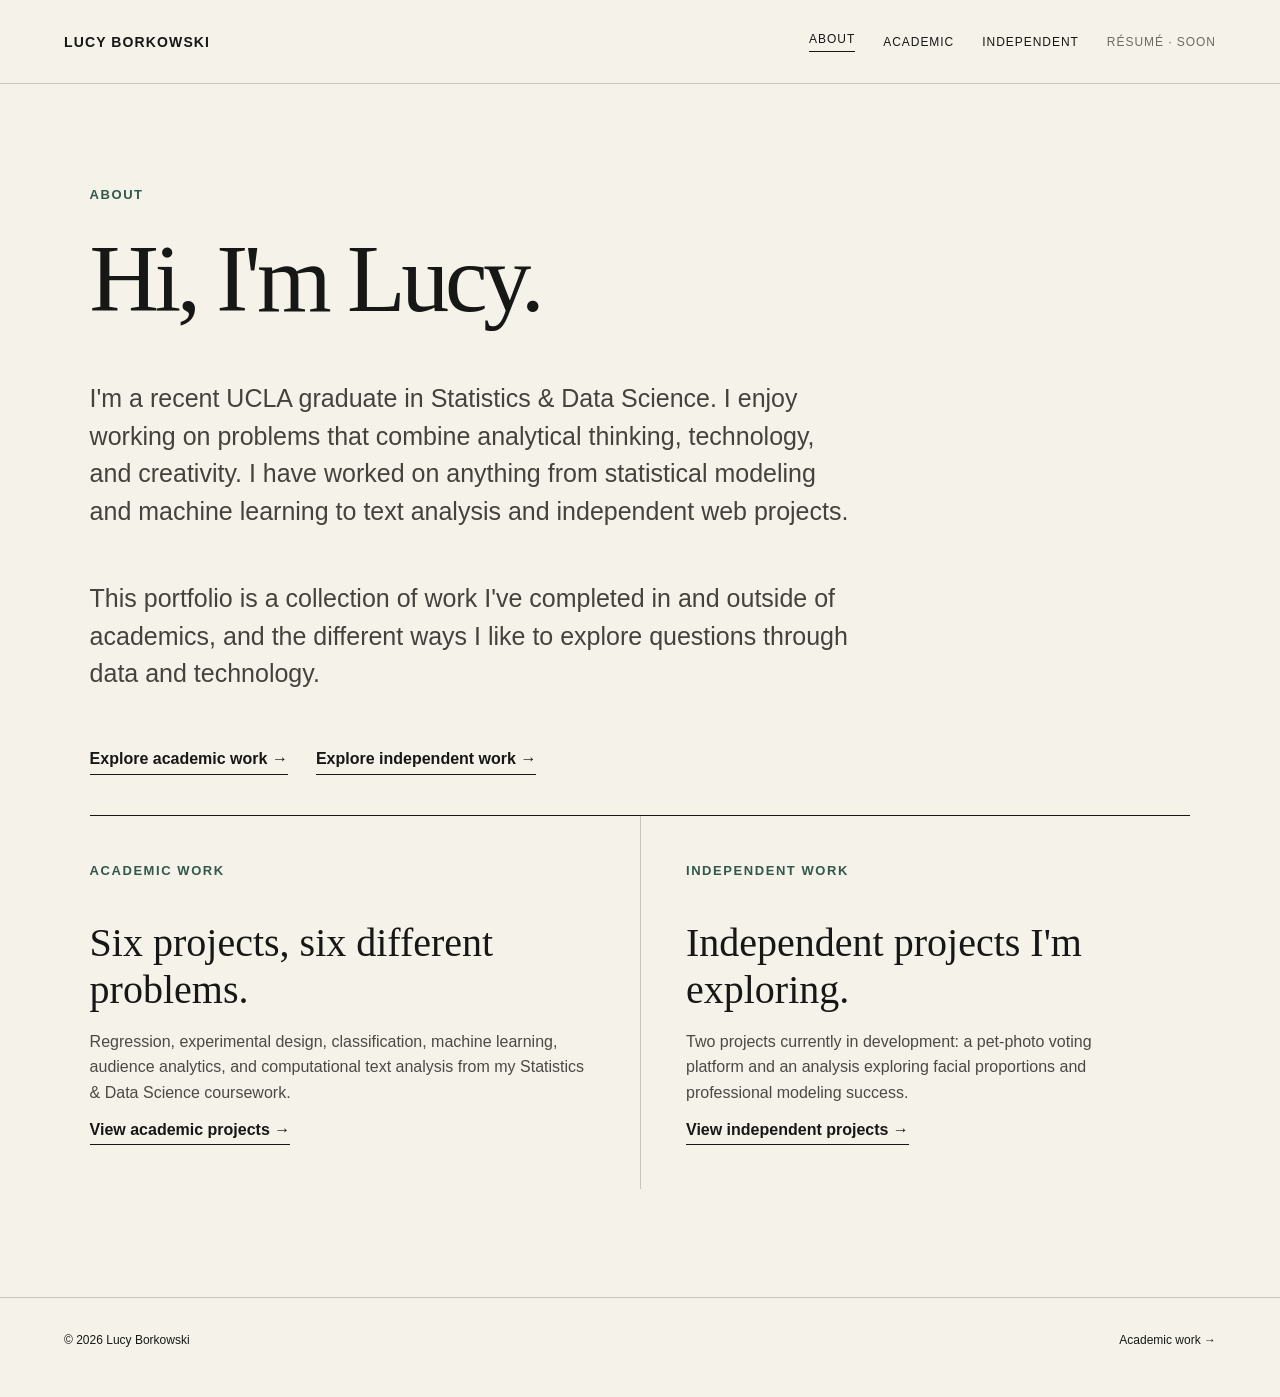
==== index.html @ b5a1fa73 "Add files via upload" ====
<!doctype html>
<html lang="en">

<head>
  <meta charset="utf-8">
  <meta name="viewport" content="width=device-width,initial-scale=1">
  <title>Lucy Borkowski | About</title>
  <meta
    name="description"
    content="Portfolio of Lucy Borkowski, UCLA Statistics & Data Science graduate."
  >
  <link rel="stylesheet" href="style.css">
</head>

<body>

  <header>
    <a class="brand" href="index.html">LUCY BORKOWSKI</a>

    <nav>
      <a class="active" href="index.html">ABOUT</a>
      <a href="academic.html">ACADEMIC</a>
      <a href="independent.html">INDEPENDENT</a>
      <span class="muted">RÉSUMÉ · SOON</span>
    </nav>
  </header>

  <main class="page">

    <section class="hero">
      <p class="eyebrow">ABOUT</p>

      <h1>Hi, I'm Lucy.</h1>

      <p class="lede">
        I'm a recent UCLA graduate in Statistics &amp Data Science. I enjoy working on problems that combine analytical thinking, technology, and creativity. I have worked on anything from statistical modeling and machine learning to text analysis and independent web projects.
      </p>

      <p class="lede">
        This portfolio is a collection of work I've completed in and outside of academics, and the different ways I like to explore questions through data and technology.
      </p>

      <div class="intro-links">
        <a class="cta" href="academic.html">Explore academic work →</a>
        <a class="cta" href="independent.html">Explore independent work →</a>
      </div>
    </section>

    <section class="home-grid">

      <article class="home-card">
        <span class="eyebrow">ACADEMIC WORK</span>

        <h2>Six projects, six different problems.</h2>

        <p>
          Regression, experimental design, classification, machine learning, audience analytics, and computational text analysis from my Statistics &amp; Data Science coursework.
        </p>

        <a class="cta" href="academic.html">View academic projects →</a>
      </article>

      <article class="home-card">
        <span class="eyebrow">INDEPENDENT WORK</span>

        <h2>Independent projects I'm exploring.</h2>

        <p>
          Two projects currently in development: a pet-photo voting platform and an analysis exploring facial proportions and professional modeling success.
        </p>

        <a class="cta" href="independent.html">View independent projects →</a>
      </article>

    </section>

  </main>

  <footer>
    <span>© 2026 Lucy Borkowski</span>
    <a href="academic.html">Academic work →</a>
  </footer>

</body>

</html>
---- style.css ----
:root {
  --bg: #f5f2ea;
  --ink: #171715;
  --muted: #6c6a63;
  --line: #c9c5bb;
  --accent: #31584a;
  --paper: #fbfaf6;
}

* {
  box-sizing: border-box;
}

html {
  scroll-behavior: smooth;
}

body {
  margin: 0;
  background: var(--bg);
  color: var(--ink);
  font-family: Arial, Helvetica, sans-serif;
}

a {
  color: inherit;
  text-decoration: none;
}

header {
  height: 84px;
  display: flex;
  align-items: center;
  justify-content: space-between;
  padding: 0 5vw;
  border-bottom: 1px solid var(--line);
  position: sticky;
  top: 0;
  background: rgba(245,242,234,.95);
  backdrop-filter: blur(10px);
  z-index: 5;
}

.brand {
  font-weight: 700;
  letter-spacing: .08em;
  font-size: 14px;
}

nav {
  display: flex;
  gap: 28px;
  align-items: center;
  font-size: 12px;
  letter-spacing: .08em;
}

nav a:hover,
.links a:hover,
.cta:hover {
  color: var(--accent);
}

nav a.active {
  border-bottom: 1px solid var(--ink);
  padding-bottom: 5px;
}

.muted {
  color: var(--muted);
}

main {
  max-width: 1440px;
  margin: auto;
}

.page {
  padding: 10vh 7vw 12vh;
  min-height: calc(100vh - 84px);
}

.eyebrow {
  font-size: 13px;
  letter-spacing: .12em;
  text-transform: uppercase;
  color: var(--accent);
  font-weight: 700;
}

.hero {
  min-height: 64vh;
  display: flex;
  flex-direction: column;
  justify-content: center;
  max-width: 1180px;
}

.hero h1,
.page-title {
  font-family: Georgia, 'Times New Roman', serif;
  font-weight: 400;
  font-size: clamp(48px,7.5vw,104px);
  line-height: .96;
  letter-spacing: -.045em;
  margin: 18px 0 30px;
}

.lede {
  font-size: clamp(18px,2vw,25px);
  line-height: 1.5;
  max-width: 760px;
  color: #44423d;
}

.intro-links {
  display: flex;
  gap: 28px;
  flex-wrap: wrap;
  margin-top: 32px;
}

.cta {
  border-bottom: 1px solid var(--ink);
  padding-bottom: 6px;
  font-weight: 600;
}

.home-grid {
  border-top: 1px solid var(--ink);
  display: grid;
  grid-template-columns: 1fr 1fr;
  margin-top: 40px;
}

.home-card {
  padding: 45px 45px 50px 0;
  min-height: 270px;
}

.home-card + .home-card {
  border-left: 1px solid var(--line);
  padding-left: 45px;
}

.home-card h2 {
  font-family: Georgia, serif;
  font-size: 40px;
  font-weight: 400;
  margin: 40px 0 15px;
}

.home-card p {
  line-height: 1.6;
  color: #4b4943;
  max-width: 540px;
}

.section-head {
  display: grid;
  grid-template-columns: 1fr 2fr;
  gap: 40px;
  border-top: 1px solid var(--ink);
  padding-top: 22px;
  margin: 20px 0 65px;
}

.section-head h2 {
  font-family: Georgia, serif;
  font-weight: 400;
  font-size: clamp(34px,4.5vw,64px);
  line-height: 1.05;
  margin: 0;
}

.grid {
  display: grid;
  grid-template-columns: repeat(2,1fr);
  border-top: 1px solid var(--ink);
}

.card {
  padding: 36px 36px 40px 0;
  min-height: 330px;
  border-bottom: 1px solid var(--line);
  display: flex;
  flex-direction: column;
}

.card:nth-child(even) {
  padding-left: 36px;
  border-left: 1px solid var(--line);
}

.card span,
.feature span {
  font-size: 11px;
  letter-spacing: .1em;
  font-weight: 700;
}

.card h3 {
  font-family: Georgia, serif;
  font-size: 32px;
  font-weight: 400;
  line-height: 1.1;
  margin: 45px 0 15px;
}

.card p {
  line-height: 1.55;
  color: #4b4943;
  max-width: 580px;
}

.tags {
  margin-top: auto;
  padding-top: 25px;
  font-size: 12px;
  letter-spacing: .04em;
  opacity: .75;
}

.links {
  display: flex;
  gap: 22px;
  margin-top: 25px;
  font-size: 13px;
  font-weight: 700;
}

.featured {
  display: grid;
  grid-template-columns: 1fr 1fr;
  gap: 20px;
}

.feature {
  min-height: 440px;
  background: var(--accent);
  color: #f8f5ee;
  padding: 38px;
  display: flex;
  flex-direction: column;
}

.feature:nth-child(2) {
  background: #242422;
}

.feature h3 {
  font-family: Georgia, serif;
  font-weight: 400;
  font-size: 46px;
  line-height: 1.05;
  margin: 95px 0 18px;
}

.feature p {
  font-size: 17px;
  line-height: 1.6;
  max-width: 560px;
}

.status {
  margin-top: 20px;
  width: max-content;
  border: 1px solid currentColor;
  border-radius: 99px;
  padding: 7px 11px;
  font-size: 10px;
  letter-spacing: .1em;
}

.note {
  margin-top: 35px;
  color: var(--muted);
  font-size: 14px;
  line-height: 1.6;
  max-width: 720px;
}

footer {
  border-top: 1px solid var(--line);
  padding: 35px 5vw 50px;
  display: flex;
  justify-content: space-between;
  font-size: 12px;
}


/* Mobile */

@media(max-width:760px) {

  header {
    height: auto;
    min-height: 70px;
    padding: 20px 5vw;
    align-items: flex-start;
    gap: 20px;
  }

  .brand {
    font-size: 12px;
  }

  nav {
    gap: 13px;
    flex-wrap: wrap;
    justify-content: flex-end;
    font-size: 10px;
  }

  nav .muted {
    display: none;
  }

  .page {
    padding-top: 8vh;
  }

  .home-grid,
  .section-head,
  .featured,
  .grid {
    grid-template-columns: 1fr;
  }

  .home-card,
  .home-card + .home-card {
    padding: 32px 0;
    border-left: 0;
    border-bottom: 1px solid var(--line);
  }

  .feature {
    min-height: 350px;
  }

  .feature h3 {
    font-size: 36px;
    margin-top: 70px;
  }

  .card,
  .card:nth-child(even) {
    padding: 32px 0;
    border-left: 0;
  }

  .card h3 {
    margin-top: 32px;
  }
}


/* Independent project case studies */

.project-intro {
  font-size: 18px;
  line-height: 1.6;
  max-width: 760px;
  margin: 0 0 90px;
  color: #44423d;
}

.case-study {
  border-top: 1px solid var(--ink);
  padding: 24px 0 100px;
  margin-top: 30px;
}

.case-kicker {
  display: flex;
  justify-content: space-between;
  gap: 20px;
  align-items: center;
  font-size: 11px;
  letter-spacing: .1em;
  font-weight: 700;
}

.status-light {
  border: 1px solid var(--ink);
  border-radius: 99px;
  padding: 7px 11px;
}

.case-study > h2 {
  font-family: Georgia, serif;
  font-size: clamp(48px,6.2vw,88px);
  font-weight: 400;
  line-height: 1;
  margin: 55px 0 12px;
  letter-spacing: -.035em;
}

.case-question {
  font-family: Georgia, serif;
  font-size: clamp(24px,3vw,40px);
  line-height: 1.2;
  max-width: 900px;
  margin: 0 0 45px;
  color: #3f3d38;
}

.case-hero,
.case-image,
.image-pair img {
  width: 100%;
  display: block;
  border: 1px solid var(--line);
  background: var(--paper);
}

.case-hero {
  max-height: 780px;
  object-fit: cover;
  object-position: top;
  margin: 0 0 48px;
}

.case-copy {
  display: grid;
  grid-template-columns: 1fr 2fr;
  margin: 45px 0;
}

.case-copy p {
  grid-column: 2;
  font-size: 20px;
  line-height: 1.65;
  color: #44423d;
  margin: 0;
}

.stat-row {
  display: grid;
  grid-template-columns: repeat(3,1fr);
  border-top: 1px solid var(--ink);
  border-bottom: 1px solid var(--ink);
  margin: 55px 0;
}

.stat-row div {
  padding: 30px 25px;
  text-align: center;
}

.stat-row div + div {
  border-left: 1px solid var(--line);
}

.stat-row strong {
  font-family: Georgia, serif;
  font-size: 54px;
  font-weight: 400;
  display: block;
}

.stat-row span {
  font-size: 11px;
  letter-spacing: .11em;
  font-weight: 700;
  color: var(--muted);
}

.case-split {
  display: grid;
  grid-template-columns: 1fr 1fr;
  gap: 70px;
  margin: 70px 0;
}

.case-split p:not(.eyebrow),
.next-step p:not(.eyebrow) {
  font-size: 17px;
  line-height: 1.65;
  color: #44423d;
}

.case-image {
  margin: 40px 0 70px;
  max-height: 850px;
  object-fit: contain;
}

.result-callout {
  max-width: 950px;
  margin: 80px auto;
}

.result-callout h3 {
  font-family: Georgia, serif;
  font-weight: 400;
  font-size: clamp(38px,5vw,68px);
  line-height: 1.05;
  margin: 15px 0 25px;
}

.result-callout p:last-child {
  font-size: 18px;
  line-height: 1.65;
  color: #44423d;
  max-width: 800px;
}

.image-pair {
  display: grid;
  grid-template-columns: 1fr 1fr;
  gap: 22px;
  align-items: start;
  margin: 50px 0 70px;
}

.image-pair img {
  max-height: 700px;
  object-fit: contain;
}

.next-step {
  border-top: 1px solid var(--line);
  padding-top: 28px;
  display: grid;
  grid-template-columns: 1fr 2fr;
  gap: 40px;
  margin-top: 65px;
}

.next-step p {
  margin-top: 0;
}

.case-tags {
  font-size: 12px;
  letter-spacing: .04em;
  color: var(--muted);
  border-top: 1px solid var(--line);
  padding-top: 24px;
  margin-top: 60px;
}

.flow-row {
  display: flex;
  justify-content: center;
  align-items: center;
  gap: 30px;
  flex-wrap: wrap;
  border-top: 1px solid var(--ink);
  border-bottom: 1px solid var(--ink);
  padding: 32px;
  margin: 55px 0;
  font-size: 14px;
  letter-spacing: .06em;
}

.flow-row i {
  font-style: normal;
  color: var(--muted);
}


/* Independent project case studies — mobile */

@media(max-width:760px) {

  .project-intro {
    margin-bottom: 60px;
  }

  .case-study {
    padding-bottom: 70px;
  }

  .case-kicker {
    align-items: flex-start;
  }

  .case-copy,
  .case-split,
  .next-step,
  .image-pair {
    grid-template-columns: 1fr;
  }

  .case-copy p {
    grid-column: 1;
  }

  .case-split {
    gap: 25px;
    margin: 45px 0;
  }

  .stat-row strong {
    font-size: 38px;
  }

  .stat-row div {
    padding: 22px 8px;
  }

  .stat-row span {
    font-size: 9px;
  }

  .image-pair {
    gap: 16px;
  }

  .flow-row {
    gap: 12px;
    padding: 25px 10px;
  }

  .case-hero {
    margin-bottom: 30px;
  }
}


/* Independent project overview */

.project-link {
  display: block;
  color: inherit;
  text-decoration: none;
}

.project-preview {
  margin-top: 70px;
  padding: 40px;
  border: 1px solid rgba(0,0,0,.18);
  transition: transform .25s ease, border-color .25s ease;
}

.project-preview:hover {
  transform: translateY(-5px);
  border-color: rgba(0,0,0,.55);
}

.project-preview h2 {
  margin-bottom: 10px;
}

.preview-bottom {
  max-width: 900px;
  margin: 35px auto 0;
}

.preview-bottom p {
  line-height: 1.7;
}

.explore-link {
  display: inline-block;
  margin-top: 18px;
  font-weight: 600;
}

.project-preview:hover .explore-link {
  text-decoration: underline;
}


/* Case study back link */

.back-link {
  display: inline-block;
  margin-bottom: 45px;
  color: inherit;
  text-decoration: none;
  font-size: 0.9rem;
  letter-spacing: 0.04em;
}

.back-link:hover {
  text-decoration: underline;
}
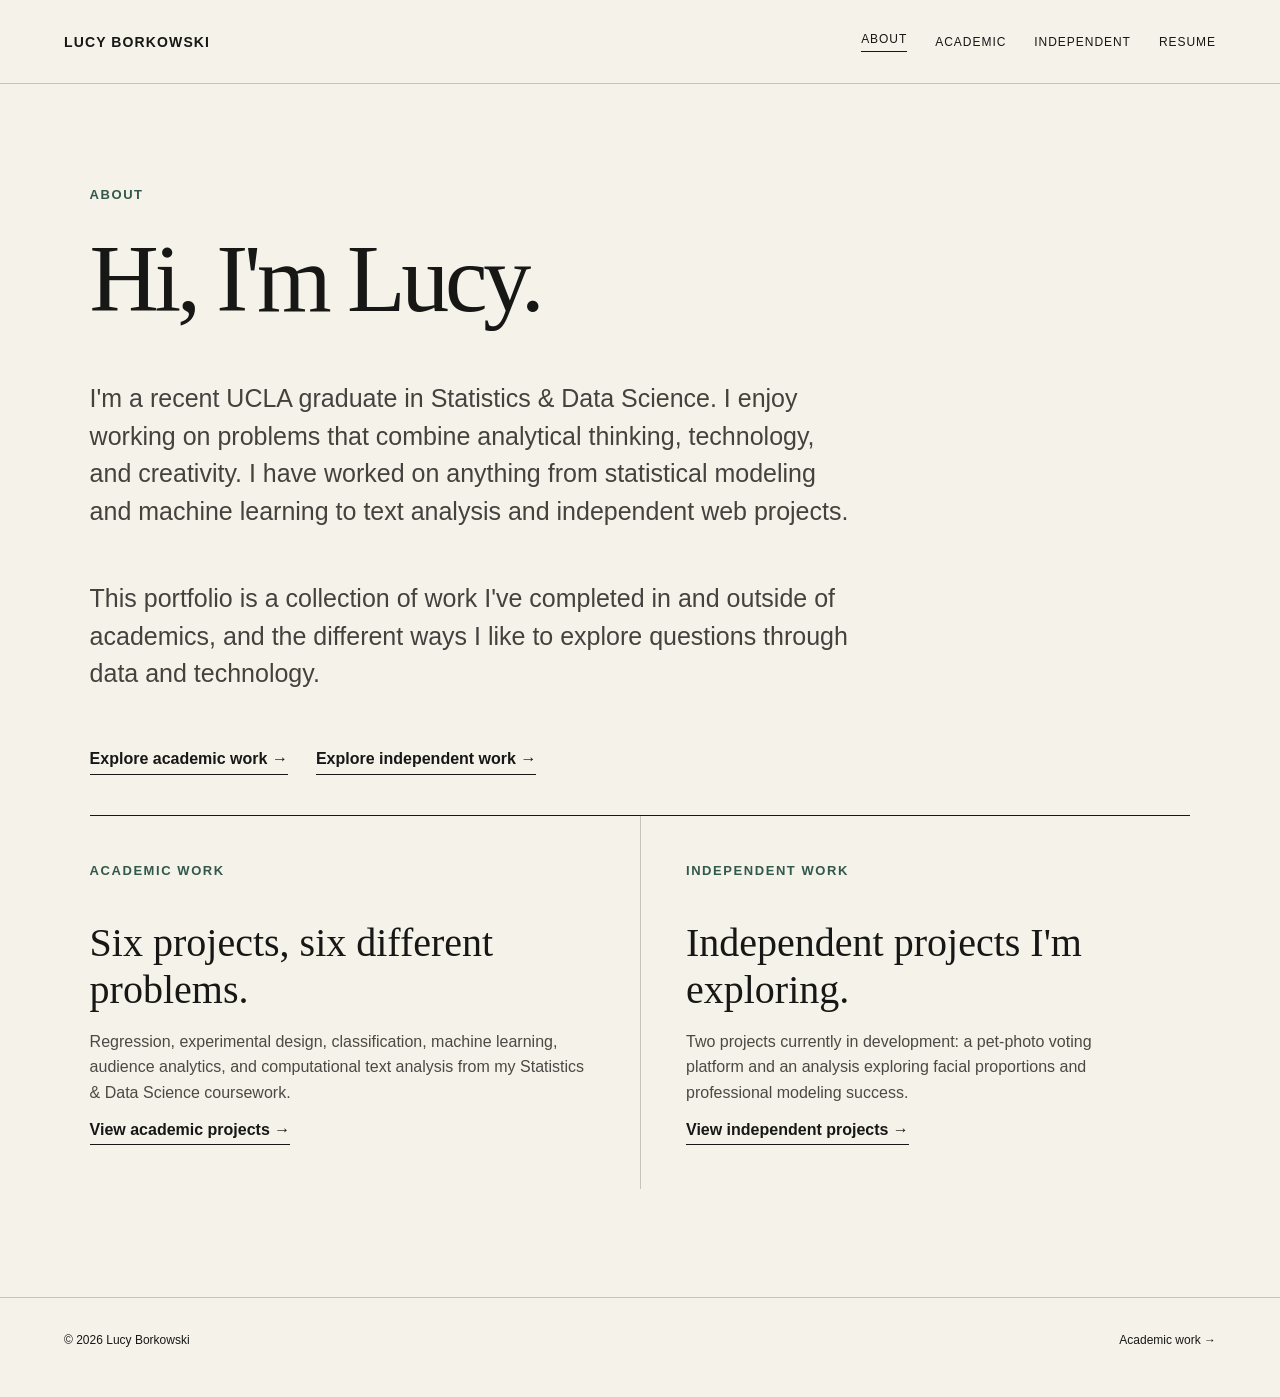
==== commit 5f333bda: "Update index.html add in resume" ====
--- a/index.html
+++ b/index.html
@@ -21,7 +21,7 @@
       <a class="active" href="index.html">ABOUT</a>
       <a href="academic.html">ACADEMIC</a>
       <a href="independent.html">INDEPENDENT</a>
-      <span class="muted">RÉSUMÉ · SOON</span>
+      <a href="lucy-borkowski-resume.pdf" target="_blank">RESUME</a>
     </nav>
   </header>
 
@@ -83,4 +83,4 @@
 
 </body>
 
-</html>+</html>
